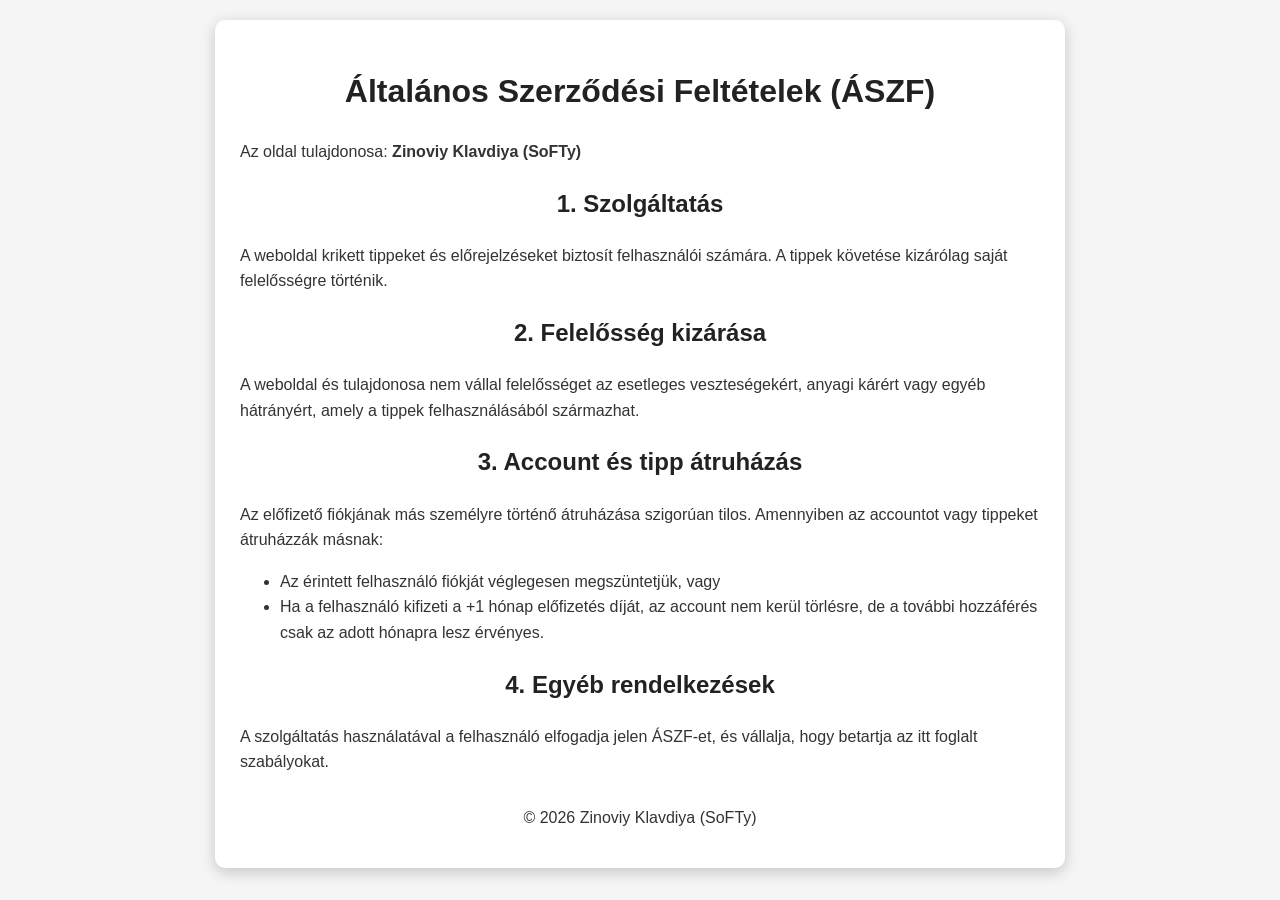
==== aszf.html @ 2d1d3273 "Update aszf.html" ====
<!DOCTYPE html>
<html lang="hu">
<head>
  <meta charset="UTF-8" />
  <meta name="viewport" content="width=device-width, initial-scale=1" />
  <title>ÁSZF – Cricket Tippek</title>
  <style>
    body {
      font-family: Arial, sans-serif;
      background-color: #f5f5f5;
      color: #333;
      margin: 0;
      padding: 20px;
      line-height: 1.6;
    }
    h1, h2 {
      text-align: center;
      color: #222;
    }
    p {
      margin-bottom: 12px;
    }
    .container {
      max-width: 800px;
      margin: 0 auto;
      background: white;
      padding: 25px;
      border-radius: 10px;
      box-shadow: 0 4px 15px rgba(0,0,0,0.2);
    }
  </style>
</head>
<body>
  <div class="container">
    <h1>Általános Szerződési Feltételek (ÁSZF)</h1>

    <p>Az oldal tulajdonosa: <strong>Zinoviy Klavdiya (SoFTy)</strong></p>

    <h2>1. Szolgáltatás</h2>
    <p>A weboldal krikett tippeket és előrejelzéseket biztosít felhasználói számára. A tippek követése kizárólag saját felelősségre történik.</p>

    <h2>2. Felelősség kizárása</h2>
    <p>A weboldal és tulajdonosa nem vállal felelősséget az esetleges veszteségekért, anyagi kárért vagy egyéb hátrányért, amely a tippek felhasználásából származhat.</p>

    <h2>3. Account és tipp átruházás</h2>
    <p>Az előfizető fiókjának más személyre történő átruházása szigorúan tilos. Amennyiben az accountot vagy tippeket átruházzák másnak:</p>
    <ul>
      <li>Az érintett felhasználó fiókját véglegesen megszüntetjük, vagy</li>
      <li>Ha a felhasználó kifizeti a +1 hónap előfizetés díját, az account nem kerül törlésre, de a további hozzáférés csak az adott hónapra lesz érvényes.</li>
    </ul>

    <h2>4. Egyéb rendelkezések</h2>
    <p>A szolgáltatás használatával a felhasználó elfogadja jelen ÁSZF-et, és vállalja, hogy betartja az itt foglalt szabályokat.</p>

    <p style="text-align:center; margin-top:30px;">© 2026 Zinoviy Klavdiya (SoFTy)</p>
  </div>
</body>
</html>
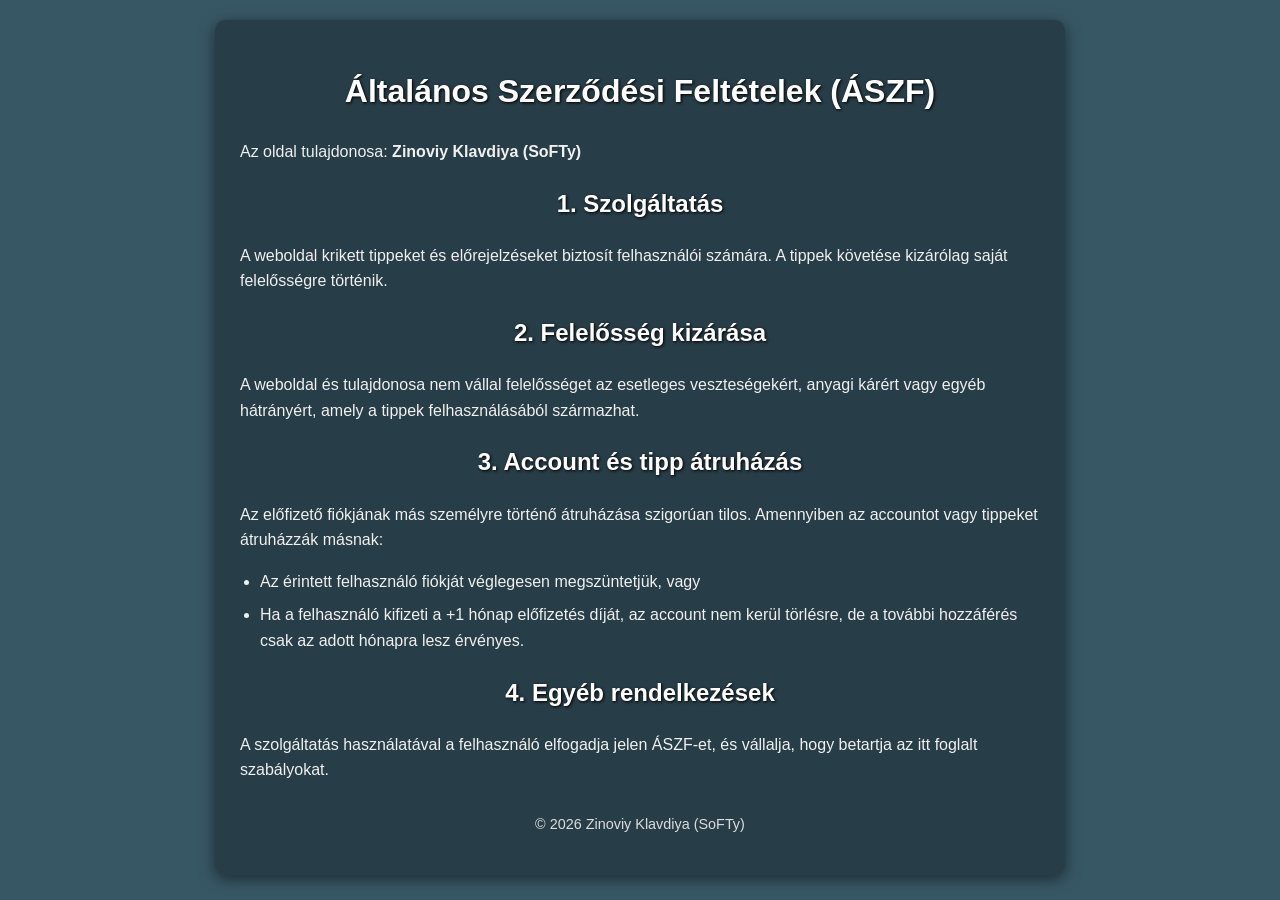
==== commit 1f2cbb97: "Update aszf.html" ====
--- a/aszf.html
+++ b/aszf.html
@@ -7,26 +7,39 @@
   <style>
     body {
       font-family: Arial, sans-serif;
-      background-color: #f5f5f5;
-      color: #333;
+      background-color: rgb(56, 87, 101); /* index.html háttér */
+      color: #f0f0f0;
       margin: 0;
       padding: 20px;
       line-height: 1.6;
     }
     h1, h2 {
       text-align: center;
-      color: #222;
+      color: #ffffff;
+      text-shadow: 1px 1px 3px #000;
     }
-    p {
-      margin-bottom: 12px;
+    p, li {
+      color: #f0f0f0;
+    }
+    ul {
+      padding-left: 20px;
     }
     .container {
       max-width: 800px;
       margin: 0 auto;
-      background: white;
+      background: rgba(0,0,0,0.3); /* index.html tippekhez hasonló */
       padding: 25px;
       border-radius: 10px;
-      box-shadow: 0 4px 15px rgba(0,0,0,0.2);
+      box-shadow: 0 4px 15px rgba(0,0,0,0.5);
+    }
+    li {
+      margin-bottom: 8px;
+    }
+    .footer {
+      text-align: center;
+      margin-top: 30px;
+      color: #ddd;
+      font-size: 0.9em;
     }
   </style>
 </head>
@@ -52,7 +65,7 @@
     <h2>4. Egyéb rendelkezések</h2>
     <p>A szolgáltatás használatával a felhasználó elfogadja jelen ÁSZF-et, és vállalja, hogy betartja az itt foglalt szabályokat.</p>
 
-    <p style="text-align:center; margin-top:30px;">© 2026 Zinoviy Klavdiya (SoFTy)</p>
+    <p class="footer">© 2026 Zinoviy Klavdiya (SoFTy)</p>
   </div>
 </body>
 </html>
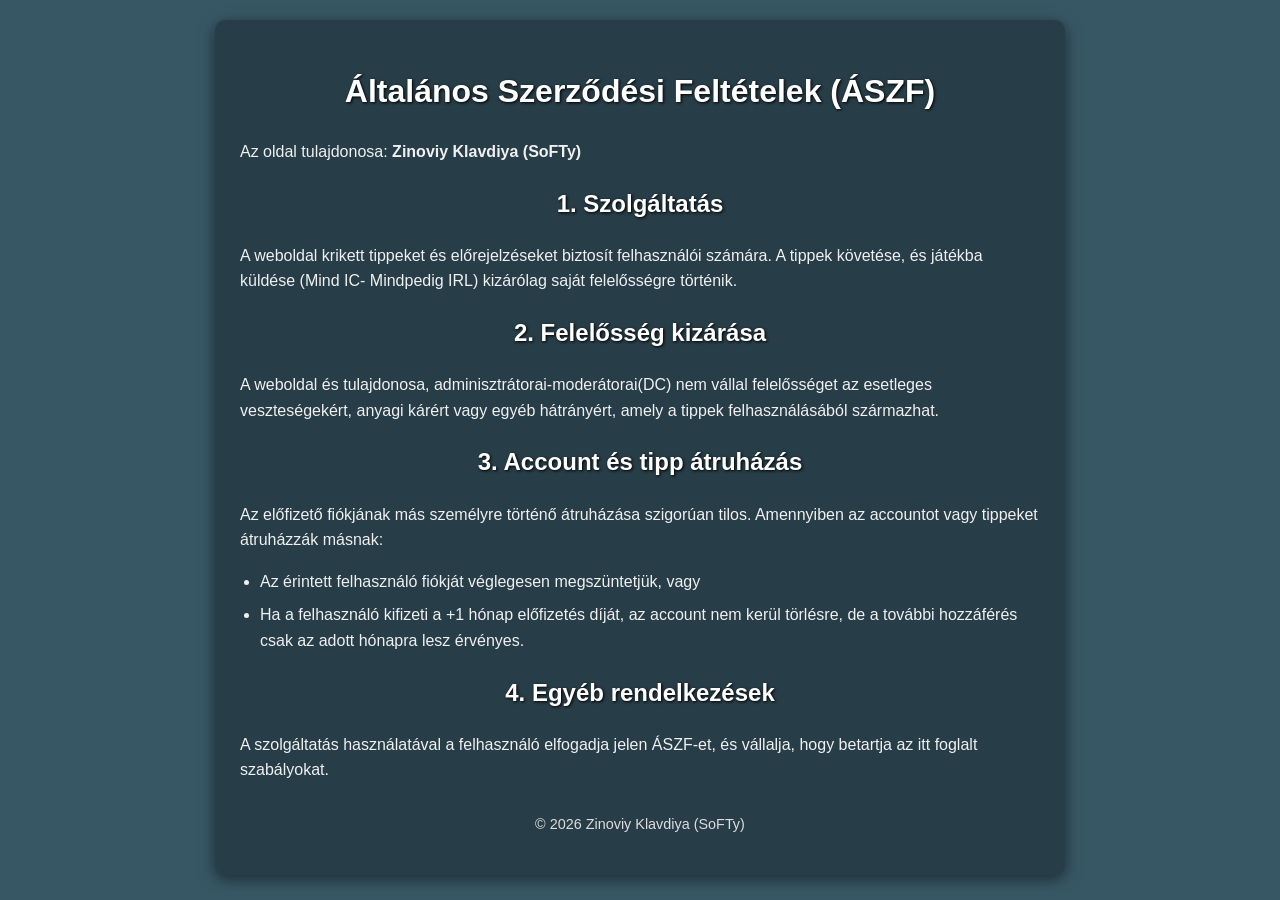
==== commit d12088da: "Update aszf.html" ====
--- a/aszf.html
+++ b/aszf.html
@@ -50,10 +50,10 @@
     <p>Az oldal tulajdonosa: <strong>Zinoviy Klavdiya (SoFTy)</strong></p>
 
     <h2>1. Szolgáltatás</h2>
-    <p>A weboldal krikett tippeket és előrejelzéseket biztosít felhasználói számára. A tippek követése kizárólag saját felelősségre történik.</p>
+    <p>A weboldal krikett tippeket és előrejelzéseket biztosít felhasználói számára. A tippek követése, és játékba küldése (Mind IC- Mindpedig IRL) kizárólag saját felelősségre történik.</p>
 
     <h2>2. Felelősség kizárása</h2>
-    <p>A weboldal és tulajdonosa nem vállal felelősséget az esetleges veszteségekért, anyagi kárért vagy egyéb hátrányért, amely a tippek felhasználásából származhat.</p>
+    <p>A weboldal és tulajdonosa, adminisztrátorai-moderátorai(DC) nem vállal felelősséget az esetleges veszteségekért, anyagi kárért vagy egyéb hátrányért, amely a tippek felhasználásából származhat.</p>
 
     <h2>3. Account és tipp átruházás</h2>
     <p>Az előfizető fiókjának más személyre történő átruházása szigorúan tilos. Amennyiben az accountot vagy tippeket átruházzák másnak:</p>
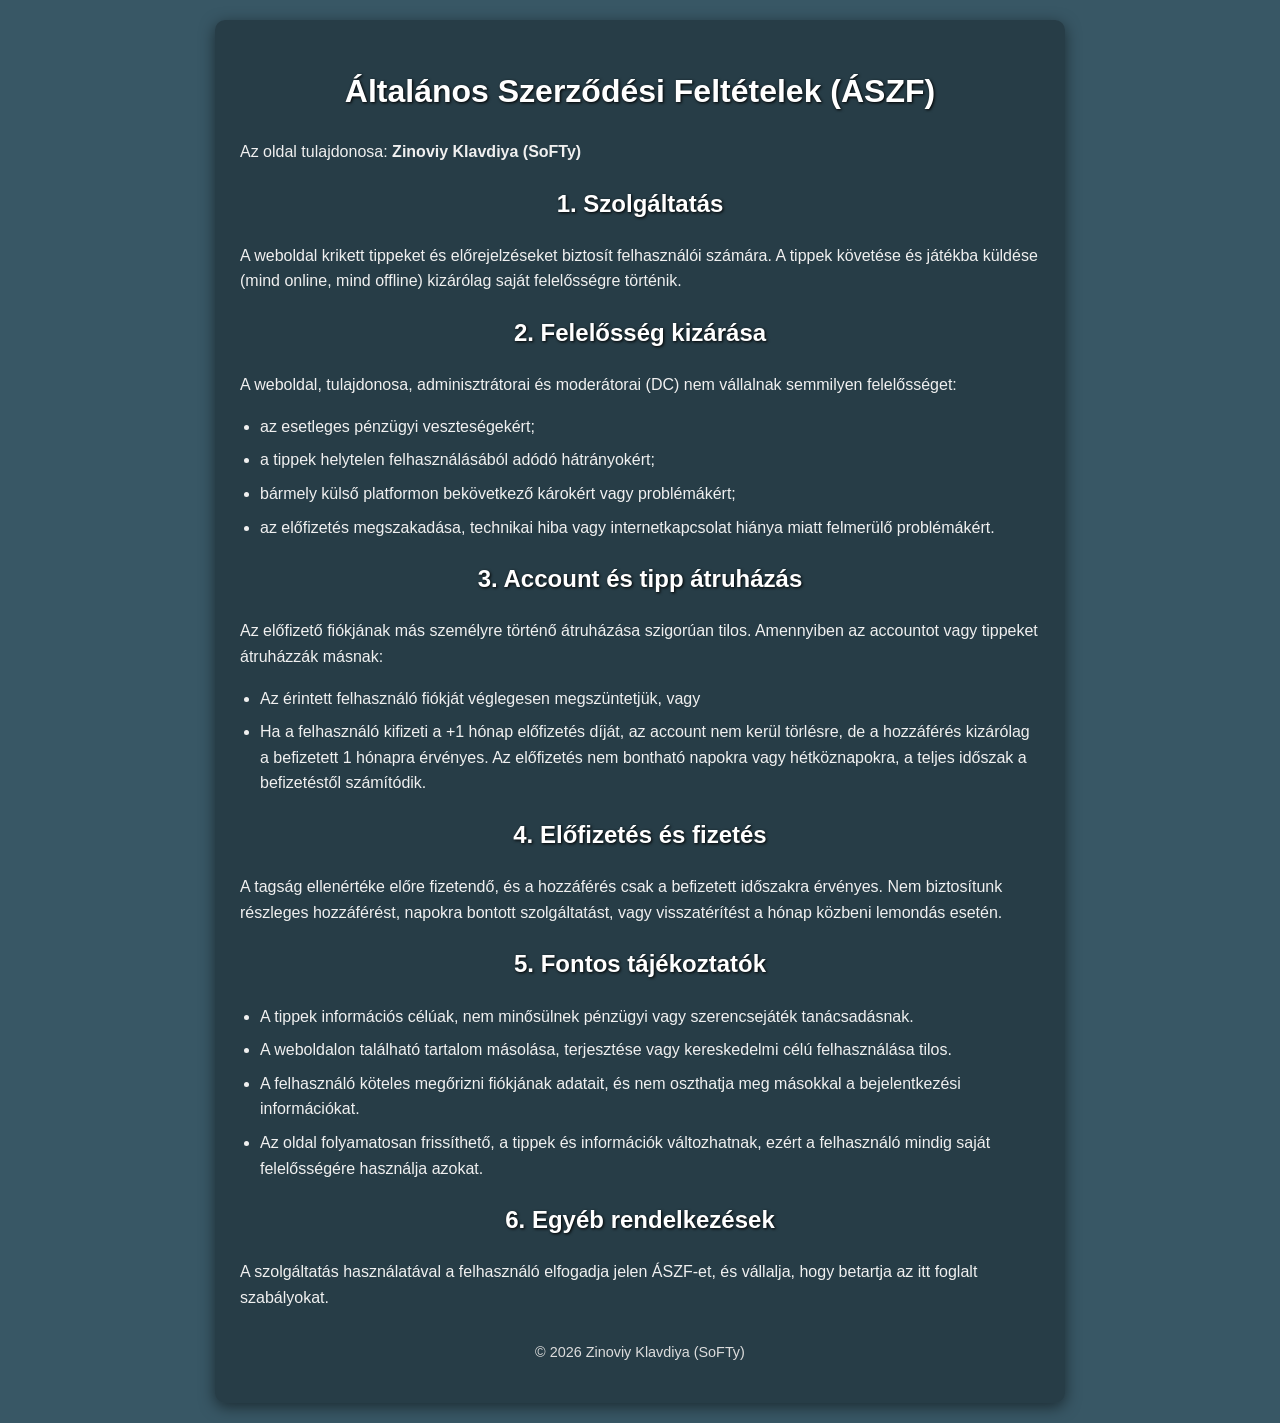
==== commit 1b92a051: "Update aszf.html" ====
--- a/aszf.html
+++ b/aszf.html
@@ -27,7 +27,7 @@
     .container {
       max-width: 800px;
       margin: 0 auto;
-      background: rgba(0,0,0,0.3); /* index.html tippekhez hasonló */
+      background: rgba(0,0,0,0.3); 
       padding: 25px;
       border-radius: 10px;
       box-shadow: 0 4px 15px rgba(0,0,0,0.5);
@@ -50,19 +50,36 @@
     <p>Az oldal tulajdonosa: <strong>Zinoviy Klavdiya (SoFTy)</strong></p>
 
     <h2>1. Szolgáltatás</h2>
-    <p>A weboldal krikett tippeket és előrejelzéseket biztosít felhasználói számára. A tippek követése, és játékba küldése (Mind IC- Mindpedig IRL) kizárólag saját felelősségre történik.</p>
+    <p>A weboldal krikett tippeket és előrejelzéseket biztosít felhasználói számára. A tippek követése és játékba küldése (mind online, mind offline) kizárólag saját felelősségre történik.</p>
 
     <h2>2. Felelősség kizárása</h2>
-    <p>A weboldal és tulajdonosa, adminisztrátorai-moderátorai(DC) nem vállal felelősséget az esetleges veszteségekért, anyagi kárért vagy egyéb hátrányért, amely a tippek felhasználásából származhat.</p>
+    <p>A weboldal, tulajdonosa, adminisztrátorai és moderátorai (DC) nem vállalnak semmilyen felelősséget:</p>
+    <ul>
+      <li>az esetleges pénzügyi veszteségekért;</li>
+      <li>a tippek helytelen felhasználásából adódó hátrányokért;</li>
+      <li>bármely külső platformon bekövetkező károkért vagy problémákért;</li>
+      <li>az előfizetés megszakadása, technikai hiba vagy internetkapcsolat hiánya miatt felmerülő problémákért.</li>
+    </ul>
 
     <h2>3. Account és tipp átruházás</h2>
     <p>Az előfizető fiókjának más személyre történő átruházása szigorúan tilos. Amennyiben az accountot vagy tippeket átruházzák másnak:</p>
     <ul>
       <li>Az érintett felhasználó fiókját véglegesen megszüntetjük, vagy</li>
-      <li>Ha a felhasználó kifizeti a +1 hónap előfizetés díját, az account nem kerül törlésre, de a további hozzáférés csak az adott hónapra lesz érvényes.</li>
+      <li>Ha a felhasználó kifizeti a +1 hónap előfizetés díját, az account nem kerül törlésre, de a hozzáférés kizárólag a befizetett 1 hónapra érvényes. Az előfizetés nem bontható napokra vagy hétköznapokra, a teljes időszak a befizetéstől számítódik.</li>
     </ul>
 
-    <h2>4. Egyéb rendelkezések</h2>
+    <h2>4. Előfizetés és fizetés</h2>
+    <p>A tagság ellenértéke előre fizetendő, és a hozzáférés csak a befizetett időszakra érvényes. Nem biztosítunk részleges hozzáférést, napokra bontott szolgáltatást, vagy visszatérítést a hónap közbeni lemondás esetén.</p>
+
+    <h2>5. Fontos tájékoztatók</h2>
+    <ul>
+      <li>A tippek információs célúak, nem minősülnek pénzügyi vagy szerencsejáték tanácsadásnak.</li>
+      <li>A weboldalon található tartalom másolása, terjesztése vagy kereskedelmi célú felhasználása tilos.</li>
+      <li>A felhasználó köteles megőrizni fiókjának adatait, és nem oszthatja meg másokkal a bejelentkezési információkat.</li>
+      <li>Az oldal folyamatosan frissíthető, a tippek és információk változhatnak, ezért a felhasználó mindig saját felelősségére használja azokat.</li>
+    </ul>
+
+    <h2>6. Egyéb rendelkezések</h2>
     <p>A szolgáltatás használatával a felhasználó elfogadja jelen ÁSZF-et, és vállalja, hogy betartja az itt foglalt szabályokat.</p>
 
     <p class="footer">© 2026 Zinoviy Klavdiya (SoFTy)</p>
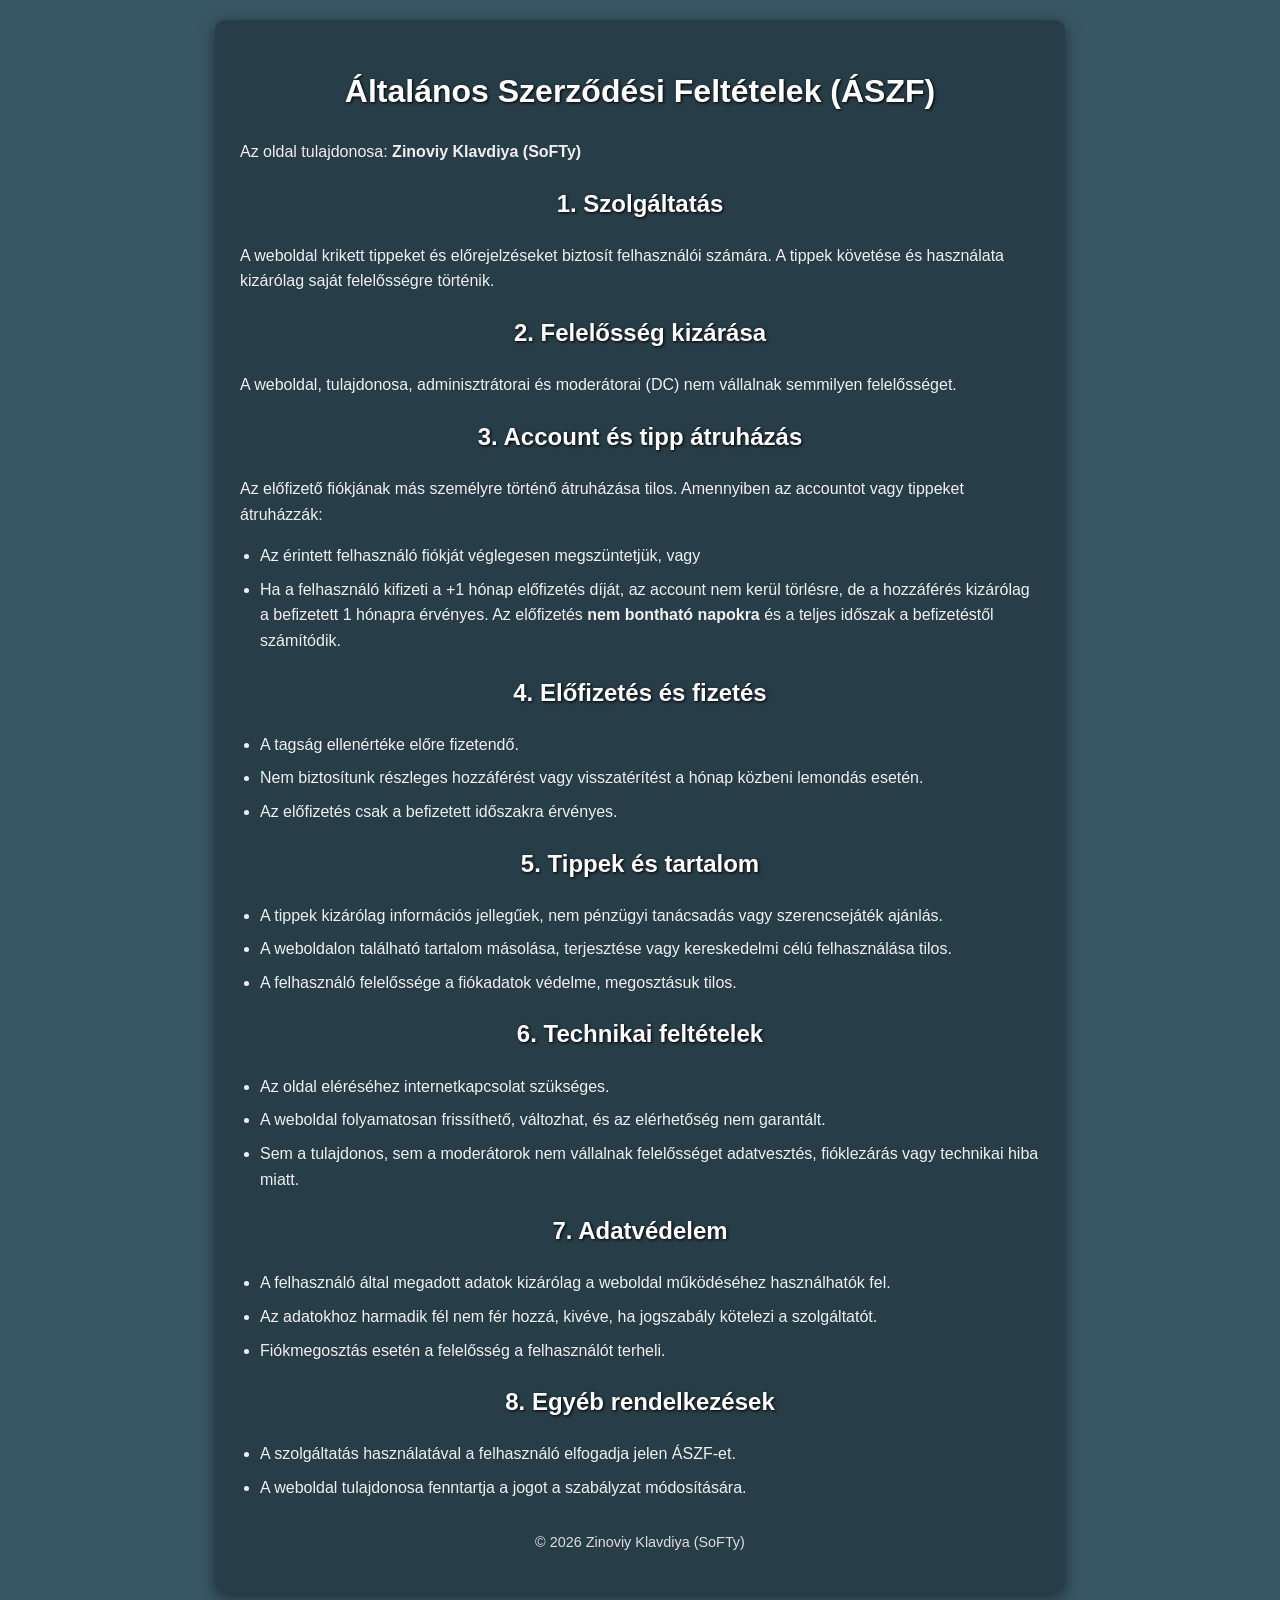
==== commit d18e3d90: "Update aszf.html" ====
--- a/aszf.html
+++ b/aszf.html
@@ -7,7 +7,7 @@
   <style>
     body {
       font-family: Arial, sans-serif;
-      background-color: rgb(56, 87, 101); /* index.html háttér */
+      background-color: rgb(56, 87, 101); 
       color: #f0f0f0;
       margin: 0;
       padding: 20px;
@@ -50,37 +50,51 @@
     <p>Az oldal tulajdonosa: <strong>Zinoviy Klavdiya (SoFTy)</strong></p>
 
     <h2>1. Szolgáltatás</h2>
-    <p>A weboldal krikett tippeket és előrejelzéseket biztosít felhasználói számára. A tippek követése és játékba küldése (mind online, mind offline) kizárólag saját felelősségre történik.</p>
+    <p>A weboldal krikett tippeket és előrejelzéseket biztosít felhasználói számára. A tippek követése és használata kizárólag saját felelősségre történik.</p>
 
     <h2>2. Felelősség kizárása</h2>
-    <p>A weboldal, tulajdonosa, adminisztrátorai és moderátorai (DC) nem vállalnak semmilyen felelősséget:</p>
-    <ul>
-      <li>az esetleges pénzügyi veszteségekért;</li>
-      <li>a tippek helytelen felhasználásából adódó hátrányokért;</li>
-      <li>bármely külső platformon bekövetkező károkért vagy problémákért;</li>
-      <li>az előfizetés megszakadása, technikai hiba vagy internetkapcsolat hiánya miatt felmerülő problémákért.</li>
-    </ul>
+    <p>A weboldal, tulajdonosa, adminisztrátorai és moderátorai (DC) nem vállalnak semmilyen felelősséget.</p>
 
     <h2>3. Account és tipp átruházás</h2>
-    <p>Az előfizető fiókjának más személyre történő átruházása szigorúan tilos. Amennyiben az accountot vagy tippeket átruházzák másnak:</p>
+    <p>Az előfizető fiókjának más személyre történő átruházása tilos. Amennyiben az accountot vagy tippeket átruházzák:</p>
     <ul>
       <li>Az érintett felhasználó fiókját véglegesen megszüntetjük, vagy</li>
-      <li>Ha a felhasználó kifizeti a +1 hónap előfizetés díját, az account nem kerül törlésre, de a hozzáférés kizárólag a befizetett 1 hónapra érvényes. Az előfizetés nem bontható napokra vagy hétköznapokra, a teljes időszak a befizetéstől számítódik.</li>
+      <li>Ha a felhasználó kifizeti a +1 hónap előfizetés díját, az account nem kerül törlésre, de a hozzáférés kizárólag a befizetett 1 hónapra érvényes. Az előfizetés <strong>nem bontható napokra</strong> és a teljes időszak a befizetéstől számítódik.</li>
     </ul>
 
     <h2>4. Előfizetés és fizetés</h2>
-    <p>A tagság ellenértéke előre fizetendő, és a hozzáférés csak a befizetett időszakra érvényes. Nem biztosítunk részleges hozzáférést, napokra bontott szolgáltatást, vagy visszatérítést a hónap közbeni lemondás esetén.</p>
-
-    <h2>5. Fontos tájékoztatók</h2>
     <ul>
-      <li>A tippek információs célúak, nem minősülnek pénzügyi vagy szerencsejáték tanácsadásnak.</li>
-      <li>A weboldalon található tartalom másolása, terjesztése vagy kereskedelmi célú felhasználása tilos.</li>
-      <li>A felhasználó köteles megőrizni fiókjának adatait, és nem oszthatja meg másokkal a bejelentkezési információkat.</li>
-      <li>Az oldal folyamatosan frissíthető, a tippek és információk változhatnak, ezért a felhasználó mindig saját felelősségére használja azokat.</li>
+      <li>A tagság ellenértéke előre fizetendő.</li>
+      <li>Nem biztosítunk részleges hozzáférést vagy visszatérítést a hónap közbeni lemondás esetén.</li>
+      <li>Az előfizetés csak a befizetett időszakra érvényes.</li>
     </ul>
 
-    <h2>6. Egyéb rendelkezések</h2>
-    <p>A szolgáltatás használatával a felhasználó elfogadja jelen ÁSZF-et, és vállalja, hogy betartja az itt foglalt szabályokat.</p>
+    <h2>5. Tippek és tartalom</h2>
+    <ul>
+      <li>A tippek kizárólag információs jellegűek, nem pénzügyi tanácsadás vagy szerencsejáték ajánlás.</li>
+      <li>A weboldalon található tartalom másolása, terjesztése vagy kereskedelmi célú felhasználása tilos.</li>
+      <li>A felhasználó felelőssége a fiókadatok védelme, megosztásuk tilos.</li>
+    </ul>
+
+    <h2>6. Technikai feltételek</h2>
+    <ul>
+      <li>Az oldal eléréséhez internetkapcsolat szükséges.</li>
+      <li>A weboldal folyamatosan frissíthető, változhat, és az elérhetőség nem garantált.</li>
+      <li>Sem a tulajdonos, sem a moderátorok nem vállalnak felelősséget adatvesztés, fióklezárás vagy technikai hiba miatt.</li>
+    </ul>
+
+    <h2>7. Adatvédelem</h2>
+    <ul>
+      <li>A felhasználó által megadott adatok kizárólag a weboldal működéséhez használhatók fel.</li>
+      <li>Az adatokhoz harmadik fél nem fér hozzá, kivéve, ha jogszabály kötelezi a szolgáltatót.</li>
+      <li>Fiókmegosztás esetén a felelősség a felhasználót terheli.</li>
+    </ul>
+
+    <h2>8. Egyéb rendelkezések</h2>
+    <ul>
+      <li>A szolgáltatás használatával a felhasználó elfogadja jelen ÁSZF-et.</li>
+      <li>A weboldal tulajdonosa fenntartja a jogot a szabályzat módosítására.</li>
+    </ul>
 
     <p class="footer">© 2026 Zinoviy Klavdiya (SoFTy)</p>
   </div>
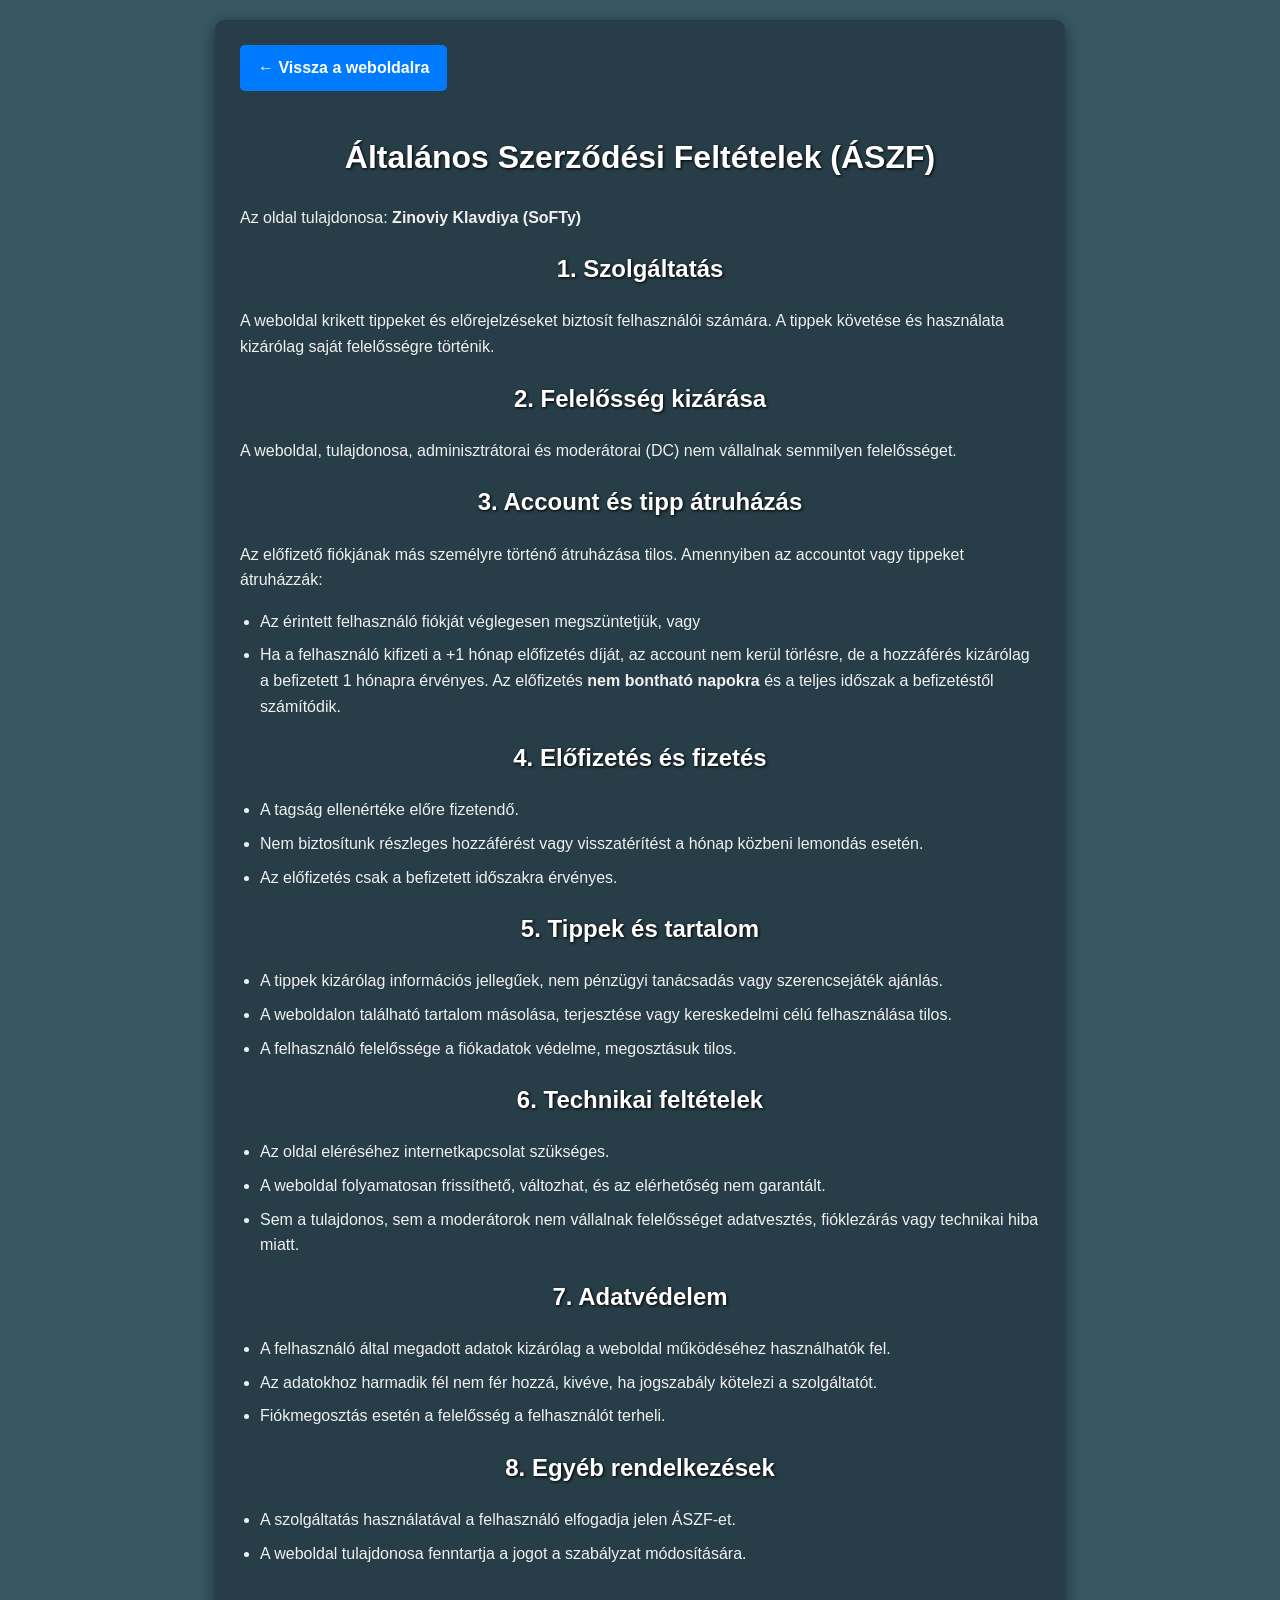
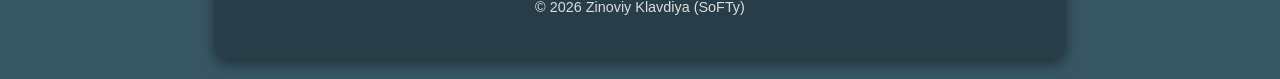
==== commit 35d719f1: "Update aszf.html" ====
--- a/aszf.html
+++ b/aszf.html
@@ -7,7 +7,7 @@
   <style>
     body {
       font-family: Arial, sans-serif;
-      background-color: rgb(56, 87, 101); 
+      background-color: rgb(56, 87, 101); /* index.html háttér */
       color: #f0f0f0;
       margin: 0;
       padding: 20px;
@@ -27,7 +27,7 @@
     .container {
       max-width: 800px;
       margin: 0 auto;
-      background: rgba(0,0,0,0.3); 
+      background: rgba(0,0,0,0.3); /* index.html tippekhez hasonló */
       padding: 25px;
       border-radius: 10px;
       box-shadow: 0 4px 15px rgba(0,0,0,0.5);
@@ -41,10 +41,27 @@
       color: #ddd;
       font-size: 0.9em;
     }
+    .back-button {
+      display: inline-block;
+      margin-bottom: 20px;
+      padding: 10px 18px;
+      background-color: #007bff;
+      color: white;
+      text-decoration: none;
+      border-radius: 5px;
+      font-weight: bold;
+      transition: background-color 0.3s ease;
+    }
+    .back-button:hover {
+      background-color: #0056b3;
+    }
   </style>
 </head>
 <body>
   <div class="container">
+    <!-- Vissza gomb -->
+    <a href="index.html" class="back-button">← Vissza a weboldalra</a>
+
     <h1>Általános Szerződési Feltételek (ÁSZF)</h1>
 
     <p>Az oldal tulajdonosa: <strong>Zinoviy Klavdiya (SoFTy)</strong></p>
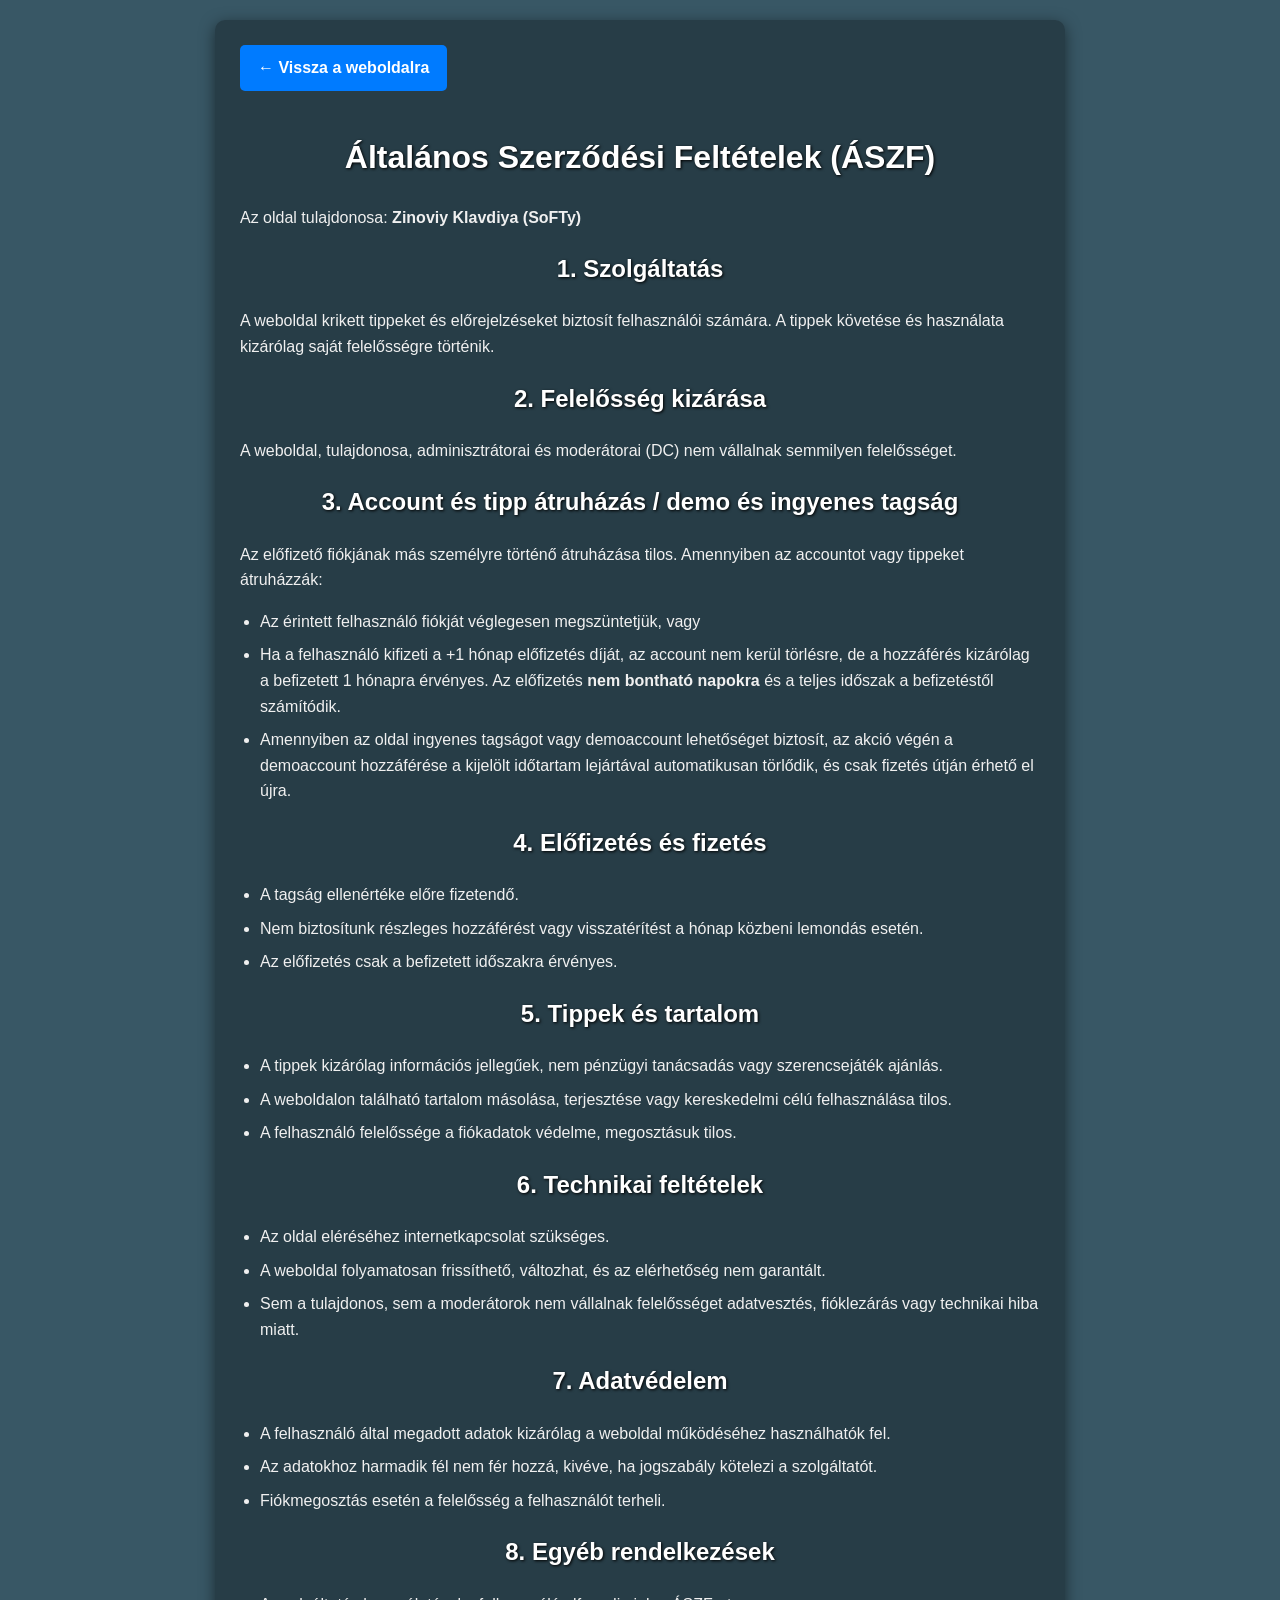
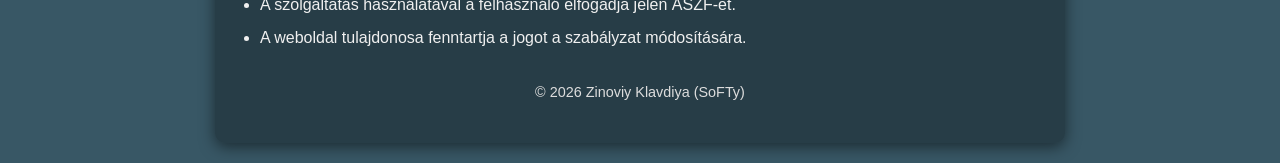
==== commit 9a46847b: "Update aszf.html" ====
--- a/aszf.html
+++ b/aszf.html
@@ -27,7 +27,7 @@
     .container {
       max-width: 800px;
       margin: 0 auto;
-      background: rgba(0,0,0,0.3); /* index.html tippekhez hasonló */
+      background: rgba(0,0,0,0.3);
       padding: 25px;
       border-radius: 10px;
       box-shadow: 0 4px 15px rgba(0,0,0,0.5);
@@ -72,11 +72,12 @@
     <h2>2. Felelősség kizárása</h2>
     <p>A weboldal, tulajdonosa, adminisztrátorai és moderátorai (DC) nem vállalnak semmilyen felelősséget.</p>
 
-    <h2>3. Account és tipp átruházás</h2>
+    <h2>3. Account és tipp átruházás / demo és ingyenes tagság</h2>
     <p>Az előfizető fiókjának más személyre történő átruházása tilos. Amennyiben az accountot vagy tippeket átruházzák:</p>
     <ul>
       <li>Az érintett felhasználó fiókját véglegesen megszüntetjük, vagy</li>
       <li>Ha a felhasználó kifizeti a +1 hónap előfizetés díját, az account nem kerül törlésre, de a hozzáférés kizárólag a befizetett 1 hónapra érvényes. Az előfizetés <strong>nem bontható napokra</strong> és a teljes időszak a befizetéstől számítódik.</li>
+      <li>Amennyiben az oldal ingyenes tagságot vagy demoaccount lehetőséget biztosít, az akció végén a demoaccount hozzáférése a kijelölt időtartam lejártával automatikusan törlődik, és csak fizetés útján érhető el újra.</li>
     </ul>
 
     <h2>4. Előfizetés és fizetés</h2>
